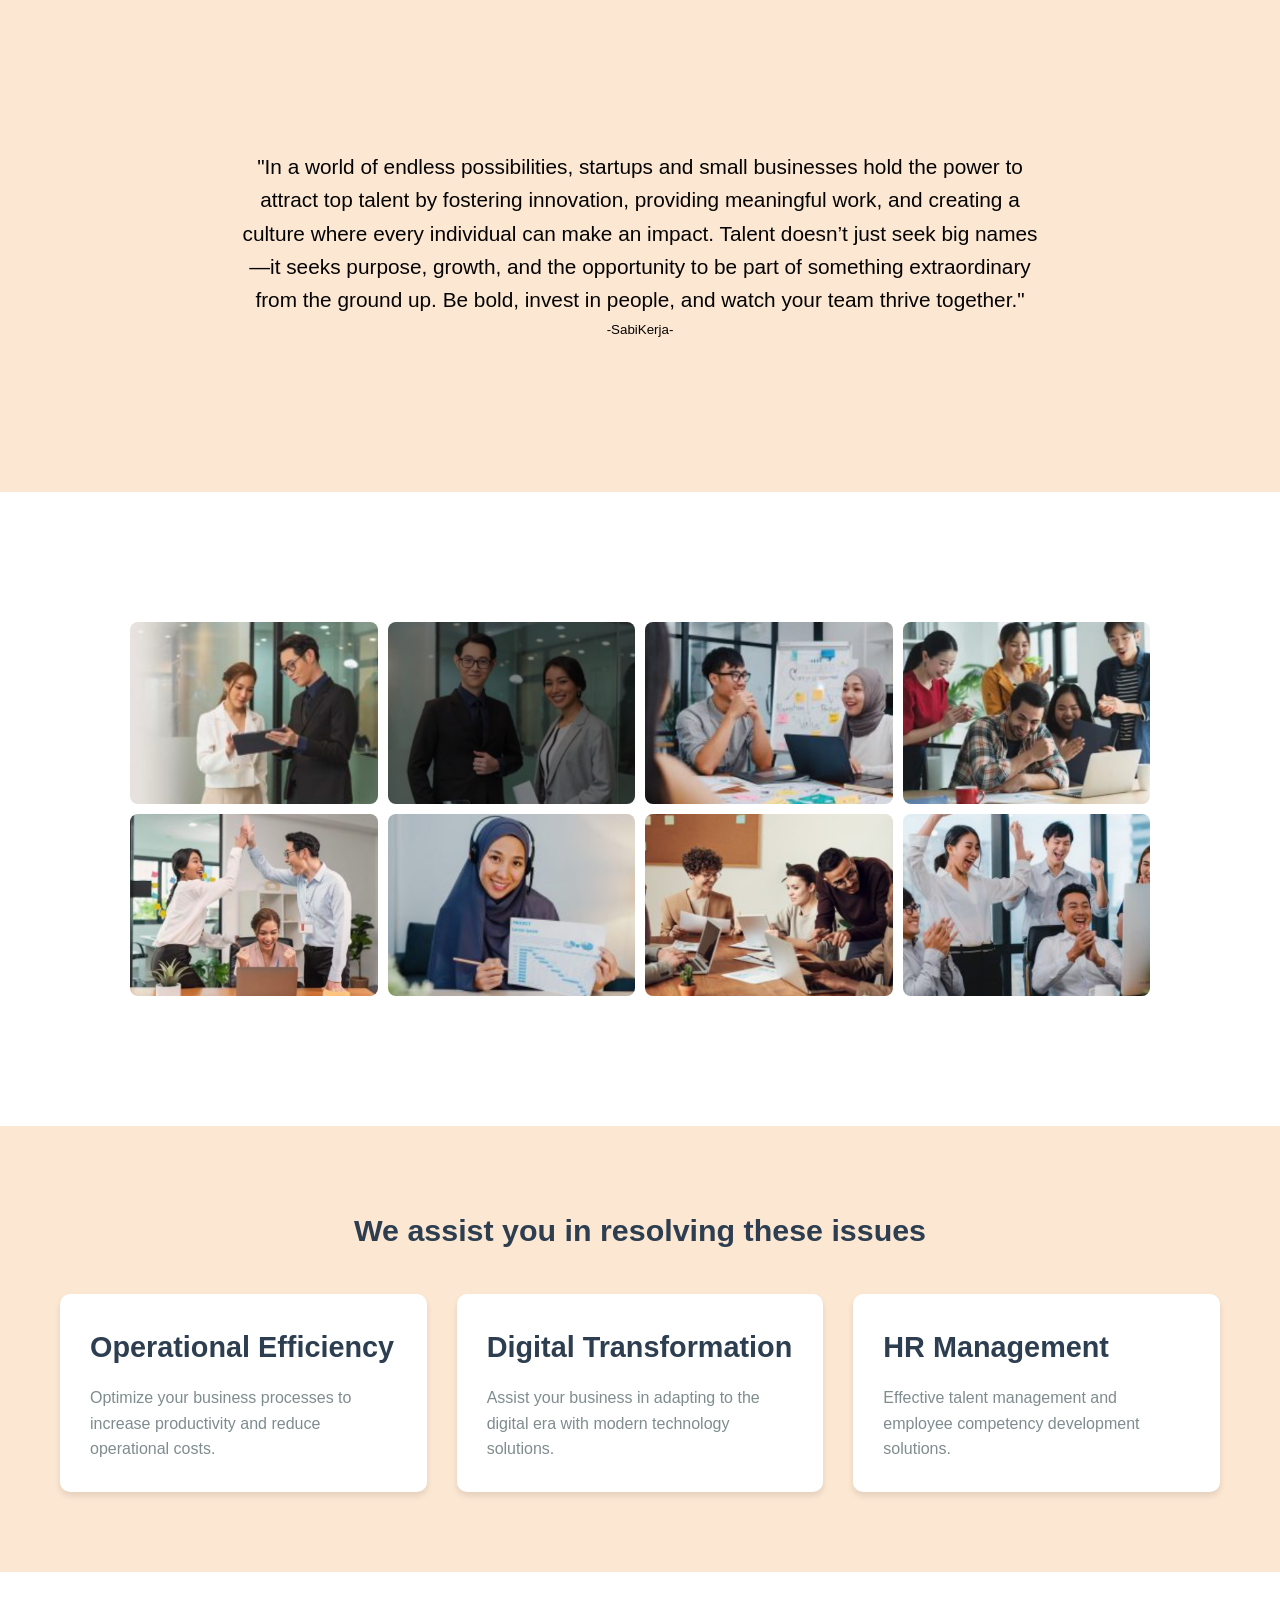
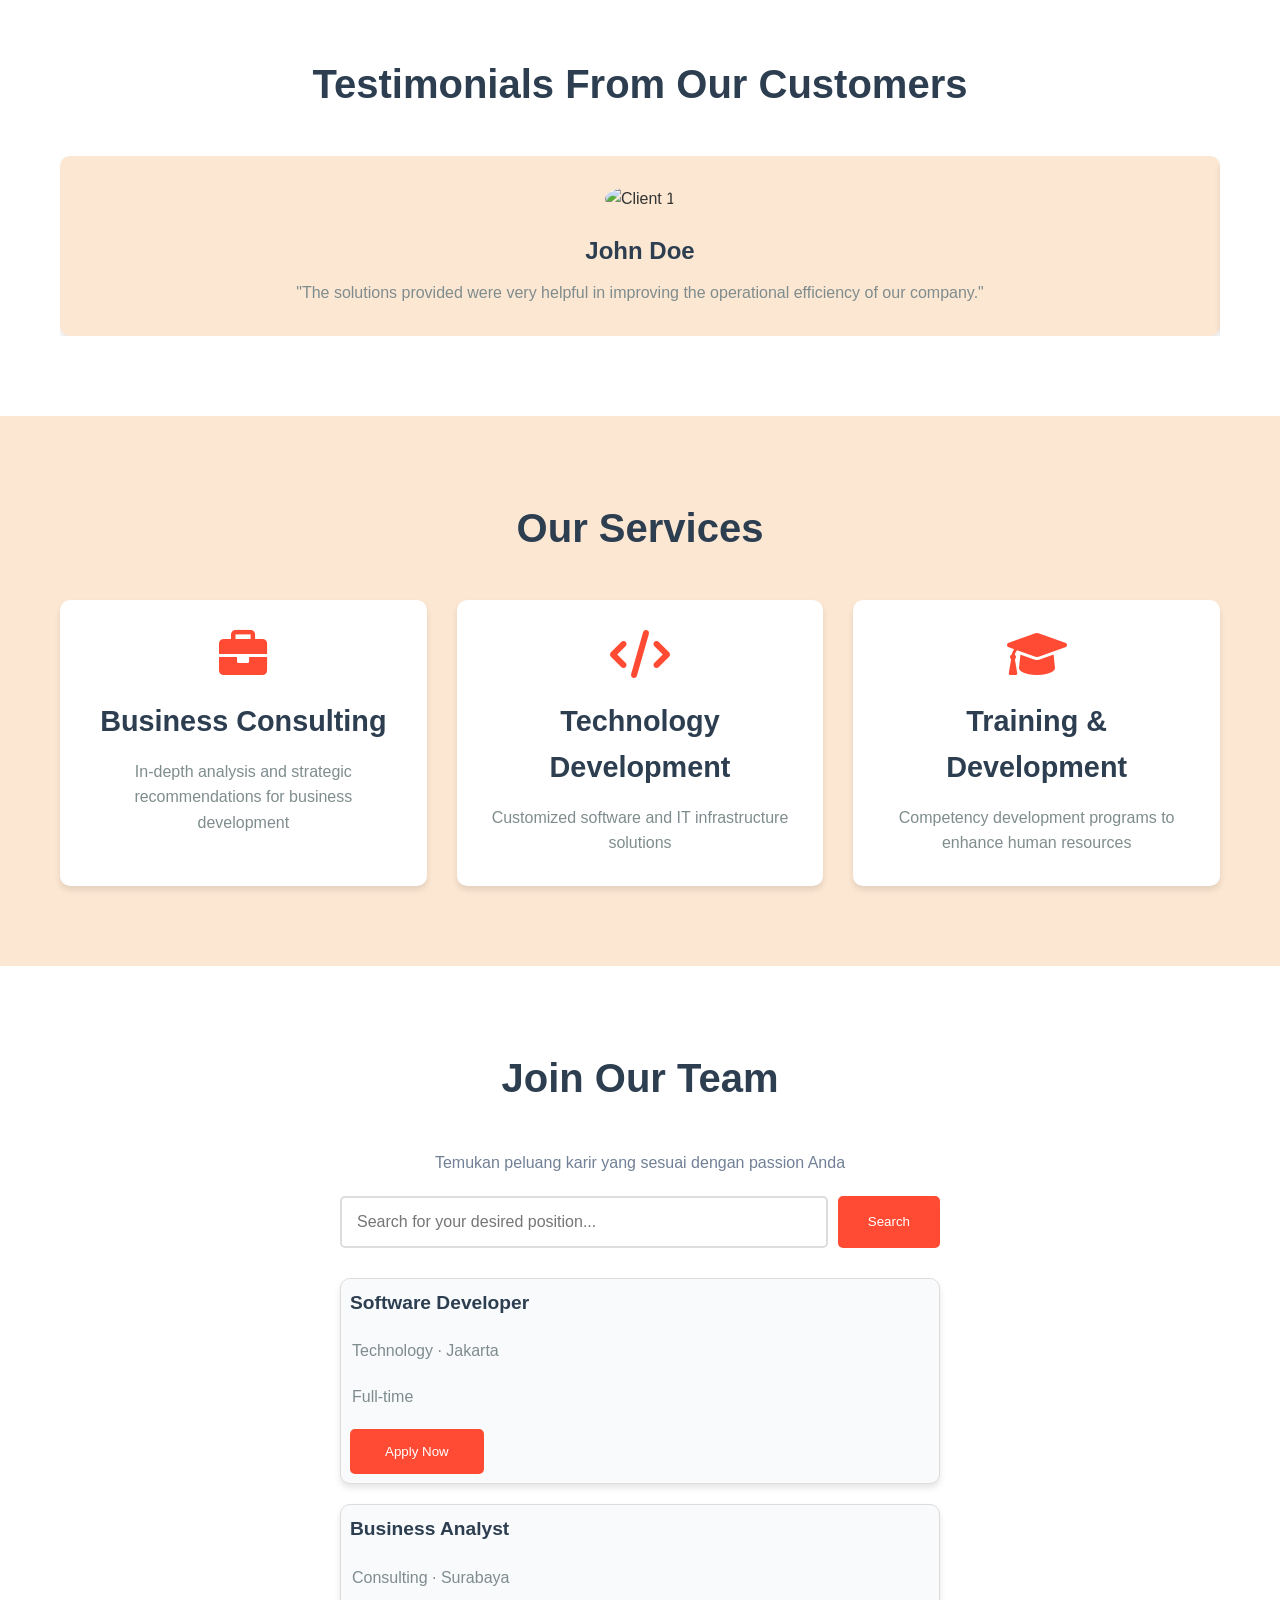
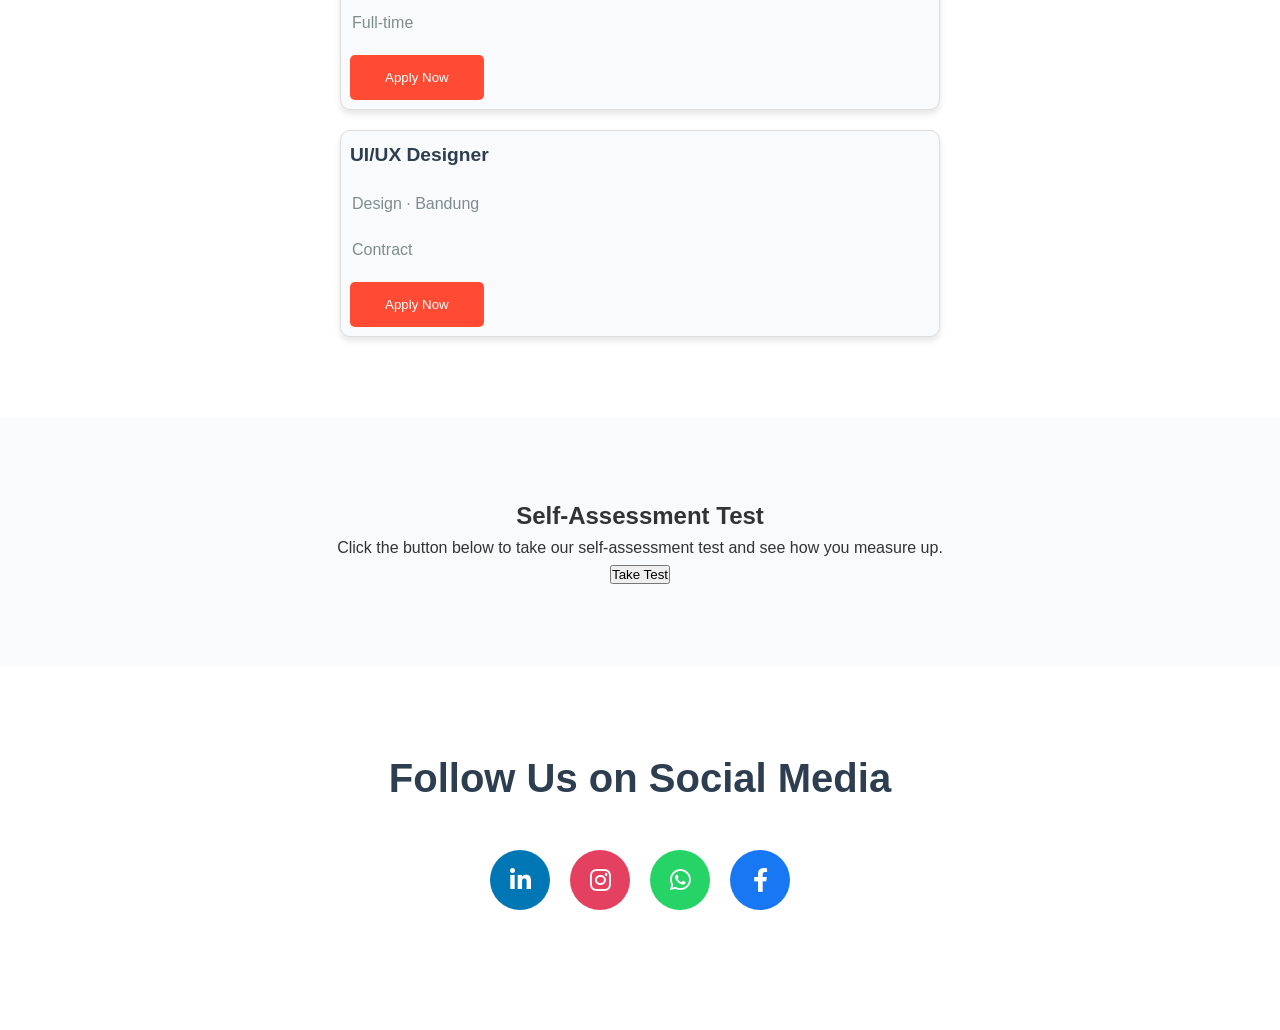
==== aboutus.html @ 0cf18151 "Melanjutkan pengerjaan project based dari SabiKerja Company" ====
<!DOCTYPE html>
<html lang="en">
<head>
    <meta charset="UTF-8">
    <meta name="viewport" content="width=device-width, initial-scale=1.0">
    <title>About Us</title>
    <link rel="stylesheet" href="https://cdnjs.cloudflare.com/ajax/libs/font-awesome/6.0.0/css/all.min.css">
    <style>
        /* Global Styles */
        * {
            margin: 0;
            padding: 0;
            box-sizing: border-box;
            font-family: 'Roboto', sans-serif;
        }

        body {
            line-height: 1.6;
            color: #333;
        }

        .container {
            max-width: 1200px;
            margin: 0 auto;
            padding: 0 20px;
        }

        /* Header */
        header {
            background: linear-gradient(135deg, #fce7d3, #fce7d3);
            color: rgb(4, 4, 4);
            padding: 150px 0;
            text-align: center;
        }

        header p {
            font-size: 1.3rem;
            max-width: 800px;
            margin: 0 auto;
        }
        header small {
            padding-bottom: 50px;
            text-align: center;
        }

        /*images*/
        .container-images {
            display: grid;
            grid-template-columns: repeat(4, 1fr);
            grid-template-rows: repeat(2, 1fr);
            gap: 10px;
            max-width: 1200px;
            margin: 130px;
        }
        .grid-item {
          overflow: hidden;
          border-radius: 8px;
        }

        .grid-item img {
          width: 100%;
          height: 100%;
          object-fit: cover;
        }

        /* Problem Solving */
        .problem-solving {
            padding: 80px 0;
            background: #fce7d3;
        }

        .problem-solving h5 {
            font-size: 1.9rem;
            text-align: center;
            margin-bottom: 40px;
            color: #2c3e50;
        }

        .problem-grid {
            display: grid;
            grid-template-columns: repeat(auto-fit, minmax(300px, 1fr));
            gap: 30px;
        }

        .problem-card {
            background: white;
            padding: 30px;
            border-radius: 10px;
            box-shadow: 0 4px 6px rgba(0, 0, 0, 0.1);
            transition: transform 0.3s ease;
        }

        .problem-card:hover {
            transform: translateY(-5px);
        }

        .problem-card h3 {
            font-size: 1.8rem;
            color: #2c3e50;
            margin-bottom: 15px;
        }

        .problem-card p {
            color: #7f8c8d;
        }

        /* Testimonials */
        .testimonials {
            padding: 80px 0;
            background: #fff;
        }

        .testimonials h2 {
            font-size: 2.5rem;
            text-align: center;
            margin-bottom: 40px;
            color: #2c3e50;
        }

        .testimonial-slider {
            position: relative;
            overflow: hidden;
        }

        .testimonial-container {
            display: flex;
            transition: transform 0.5s ease;
        }

        .testimonial {
            flex: 0 0 100%;
            padding: 30px;
            background: #fce7d3;
            border-radius: 10px;
            box-shadow: 0 4px 6px rgba(0, 0, 0, 0.1);
            text-align: center;
        }

        .testimonial img {
            width: 80px;
            height: 80px;
            border-radius: 50%;
            margin-bottom: 20px;
        }

        .testimonial h3 {
            font-size: 1.5rem;
            color: #2c3e50;
            margin-bottom: 10px;
        }

        .testimonial p {
            color: #7f8c8d;
        }

        /* Our Services */
        .services {
            padding: 80px 0;
            background: #fce7d3;
        }

        .services h2 {
            font-size: 2.5rem;
            text-align: center;
            margin-bottom: 40px;
            color: #2c3e50;
        }

        .service-grid {
            display: grid;
            grid-template-columns: repeat(auto-fit, minmax(300px, 1fr));
            gap: 30px;
        }

        .service-card {
            background: white;
            padding: 30px;
            border-radius: 10px;
            box-shadow: 0 4px 6px rgba(0, 0, 0, 0.1);
            text-align: center;
            transition: transform 0.3s ease;
        }

        .service-card:hover {
            transform: translateY(-5px);
        }

        .service-card i {
            font-size: 3rem;
            color: #FF4B33;
            margin-bottom: 20px;
        }

        .service-card h3 {
            font-size: 1.8rem;
            color: #2c3e50;
            margin-bottom: 15px;
        }

        .service-card p {
            color: #7f8c8d;
        }

        /* Job Search */

        .job-search {
            padding: 80px 0;
            background: #fff;
        }

        .job-search h2 {
            font-size: 2.5rem;
            text-align: center;
            margin-bottom: 40px;
            color: #2c3e50;
        }

        .job-search p {
            color: #718096;
            margin: 20px;
            text-align: center;
        }

        .search-container {
            width: 600px;
            margin: 0 auto;
        }

        .search-box {
            display: flex;
            gap: 10px;
            margin-bottom: 30px;
        }

        .search-box input {
            flex: 1;
            padding: 15px;
            border: 2px solid #ddd;
            border-radius: 5px;
            font-size: 16px;
        }

        .search-box button {
            padding: 15px 30px;
            background: #FF4B33;
            color: white;
            border: none;
            border-radius: 5px;
            cursor: pointer;
            transition: background 0.3s ease;
        }

        .search-box button:hover {
            background: #d83c1f;
        }

        .job-list {
            display: grid;
            gap: 20px;
        }

        .job-card {
            background: #f8fafc;
            padding: 9px;
            border-radius: 10px;
            border: 1px solid #ddd;
            box-shadow: 0 4px 6px rgba(0, 0, 0, 0.1);
            transition: transform 0.3s ease;
        }

        .job-card:hover {
            transform: translateY(-5px);
        }

        .job-card h3 {
            font-size: 1.2rem;
            color: #2c3e50;
            margin-bottom: 10px;
        }

        .job-card p {
            color: #7f8c8d;
            text-align: left;
            margin-left: 2px;
        }

        .job-card button {
            padding: 15px 35px;
            background: #FF4B33;
            color: white;
            border: none;
            border-radius: 5px;
            cursor: pointer;
            transition: background 0.3s ease;
            margin-top: -0.5px;
        }

        .job-card button:hover {
            background: #d83c1f;
        }

        /*Self Assesment*/

        .self-assessment {
            padding: 80px 0;
            background: #f8fafc;
            text-align: center;
        }

        /* Social Media */
        .social-media {
            padding: 80px 0;
            background: white;
            text-align: center;
        }

        .social-media h2 {
            font-size: 2.5rem;
            margin-bottom: 40px;
            color: #2c3e50;
        }

        .social-icons {
            display: flex;
            justify-content: center;
            gap: 20px;
            margin-bottom: 40px;
        }

        .social-icon {
            width: 60px;
            height: 60px;
            border-radius: 50%;
            display: flex;
            align-items: center;
            justify-content: center;
            color: white;
            font-size: 24px;
            text-decoration: none;
            transition: transform 0.3s ease;
        }

        .social-icon:hover {
            transform: translateY(-5px);
        }

        .social-icon.linkedin {
            background: #0077B5;
        }

        .social-icon.instagram {
            background: #E4405F;
        }

        .social-icon.whatsapp {
            background: #25D366;
        }

        .social-icon.facebook {
            background: #1877F2;
        }

        /* Responsive Design */
        @media (max-width: 768px) {
            header h1 {
                font-size: 2.5rem;
            }

            header p {
                font-size: 1.2rem;
            }

            .problem-solving h2,
            .testimonials h2,
            .services h2,
            .job-search h2,
            .social-media h2 {
                font-size: 2rem;
            }

            .service-grid {
                grid-template-columns: 1fr;
            }

            .social-icons {
                flex-wrap: wrap;
            }

            .social-icon {
                width: 50px;
                height: 50px;
                font-size: 20px;
            }
        }
    </style>
</head>
<body>
    <!-- Header -->
    <header>
        <div class="container">
            <p>"In a world of endless possibilities, startups and small businesses hold the power to attract top talent by fostering innovation, providing meaningful work, and creating a culture where every individual can make an impact. Talent doesn’t just seek big names—it seeks purpose, growth, and the opportunity to be part of something extraordinary from the ground up. Be bold, invest in people, and watch your team thrive together."</p>
            <small>-SabiKerja-</small>
        </div>
    </header>

    <!--images-->
    <div class="container-images">
        <div class="grid-item"><img src="image/image1.png" alt="Image 1"></div>
        <div class="grid-item"><img src="image/image2.png" alt="Image 2"></div>
        <div class="grid-item"><img src="image/image3.png" alt="Image 3"></div>
        <div class="grid-item"><img src="image/image4.png" alt="Image 4"></div>
        <div class="grid-item"><img src="image/image5.png" alt="Image 5"></div>
        <div class="grid-item"><img src="image/image6.png" alt="Image 6"></div>
        <div class="grid-item"><img src="image/image7.png" alt="Image 7"></div>
        <div class="grid-item"><img src="image/image8.png" alt="Image 8"></div>
      </div>

    <!-- Problem Solving -->
    <section class="problem-solving">
        <div class="container">
            <h5>We assist you in resolving these issues</h5>
            <div class="problem-grid">
                <div class="problem-card">
                    <h3>Operational Efficiency</h3>
                    <p>Optimize your business processes to increase productivity and reduce operational costs.</p>
                </div>
                <div class="problem-card">
                    <h3>Digital Transformation</h3>
                    <p>Assist your business in adapting to the digital era with modern technology solutions.</p>
                </div>
                <div class="problem-card">
                    <h3>HR Management</h3>
                    <p>Effective talent management and employee competency development solutions.</p>
                </div>
            </div>
        </div>
    </section>

    <!-- Testimonials -->
    <section class="testimonials">
        <div class="container">
            <h2>Testimonials From Our Customers</h2>
            <div class="testimonial-slider">
                <div class="testimonial-container">
                    <div class="testimonial">
                        <img src="/api/placeholder/80/80" alt="Client 1">
                        <h3>John Doe</h3>
                        <p>"The solutions provided were very helpful in improving the operational efficiency of our company."</p>
                    </div>
                    <div class="testimonial">
                        <img src="/api/placeholder/80/80" alt="Client 2">
                        <h3>Jane Smith</h3>
                        <p>"The professional team and satisfactory results."</p>
                    </div>
                    <div class="testimonial">
                        <img src="/api/placeholder/80/80" alt="Client 3">
                        <h3>Mike Johnson</h3>
                        <p>"The training program was very effective for the development of our team."</p>
                    </div>
                </div>
            </div>
        </div>
    </section>

    <!-- Our Services -->
    <section class="services">
        <div class="container">
            <h2>Our Services</h2>
            <div class="service-grid">
                <div class="service-card">
                    <i class="fas fa-briefcase"></i>
                    <h3>Business Consulting</h3>
                    <p>In-depth analysis and strategic recommendations for business development</p>
                </div>
                <div class="service-card">
                    <i class="fas fa-code"></i>
                    <h3>Technology Development</h3>
                    <p>Customized software and IT infrastructure solutions</p>
                </div>
                <div class="service-card">
                    <i class="fas fa-graduation-cap"></i>
                    <h3>Training & Development</h3>
                    <p>Competency development programs to enhance human resources</p>
                </div>
            </div>
        </div>
    </section>

    <!-- Job Search -->
    <section class="job-search">
        <div class="container">
            <h2>Join Our Team</h2>
            <p>Temukan peluang karir yang sesuai dengan passion Anda</p>
            <div class="search-container">
                <div class="search-box">
                    <input type="text" id="jobSearch" placeholder="Search for your desired position...">
                    <button onclick="searchJobs()">Search</button>
                </div>
                <div class="job-list" id="jobList">
                    <!-- Job listings will be populated here -->
                </div>
            </div>
        </div>
    </section>

    <!--Self Assesment-->
    <section class="self-assessment">
        <h2>Self-Assessment Test</h2>
        <p>Click the button below to take our self-assessment test and see how you measure up.</p>
        <button>Take Test</button>
      </section>

    <!-- Social Media -->
    <section class="social-media">
        <div class="container">
            <h2>Follow Us on Social Media</h2>
            <div class="social-icons">
                <a href="#" class="social-icon linkedin">
                    <i class="fab fa-linkedin-in"></i>
                </a>
                <a href="#" class="social-icon instagram">
                    <i class="fab fa-instagram"></i>
                </a>
                <a href="#" class="social-icon whatsapp">
                    <i class="fab fa-whatsapp"></i>
                </a>
                <a href="#" class="social-icon facebook">
                    <i class="fab fa-facebook-f"></i>
                </a>
            </div>
        </div>
    </section>
<script>
// Testimonial Slider
const testimonials = [
    {
        name: "John Doe",
        role: "CEO TechCorp",
        image: "/api/placeholder/80/80",
        text: "Solusi yang diberikan sangat membantu efisiensi operasional perusahaan kami."
    },
    {
        name: "Jane Smith",
        role: "Director of Operations",
        image: "/api/placeholder/80/80",
        text: "Tim yang professional dan hasil yang memuaskan."
    },
    {
        name: "Mike Johnson",
        role: "HR Manager",
        image: "/api/placeholder/80/80",
        text: "Program pelatihan yang sangat efektif untuk pengembangan tim kami."
    }
];

let currentTestimonial = 0;
const testimonialContainer = document.querySelector('.testimonial-container');

function showNextTestimonial() {
    currentTestimonial = (currentTestimonial + 1) % testimonials.length;
    updateTestimonial();
}

function updateTestimonial() {
    const testimonial = testimonials[currentTestimonial];
    testimonialContainer.innerHTML = `
        <div class="testimonial">
            <img src="${testimonial.image}" alt="${testimonial.name}">
            <h3>${testimonial.name}</h3>
            <p class="role">${testimonial.role}</p>
            <p>${testimonial.text}</p>
        </div>
    `;
}

// Change testimonial every 5 seconds
setInterval(showNextTestimonial, 5000);

 // Job Search Functional
 const jobs = [
            {
                title: "Software Developer",
                department: "Technology",
                location: "Jakarta",
                type: "Full-time"
            },
            {
                title: "Business Analyst",
                department: "Consulting",
                location: "Surabaya",
                type: "Full-time"
            },
            {
                title: "UI/UX Designer",
                department: "Design",
                location: "Bandung",
                type: "Contract"
            }
        ];

        function searchJobs() {
            const searchTerm = document.getElementById('jobSearch').value.toLowerCase();
            const jobList = document.getElementById('jobList');
            
            const filteredJobs = jobs.filter(job => 
                job.title.toLowerCase().includes(searchTerm) ||
                job.department.toLowerCase().includes(searchTerm) ||
                job.location.toLowerCase().includes(searchTerm)
            );

            jobList.innerHTML = filteredJobs.map(job => `
                <div class="job-card">
                    <h3>${job.title}</h3>
                    <p>${job.department} · ${job.location}</p>
                    <p>${job.type}</p>
                    <button onclick="applyJob('${job.title}')">Apply Now</button>
                </div>
            `).join('');
        }

        function applyJob(jobTitle) {
            alert(`Aplikasi untuk posisi ${jobTitle} telah diterima. Tim kami akan menghubungi Anda segera.`);
        }

        // Initial job list population
        searchJobs();

</script>
</body>
</html>
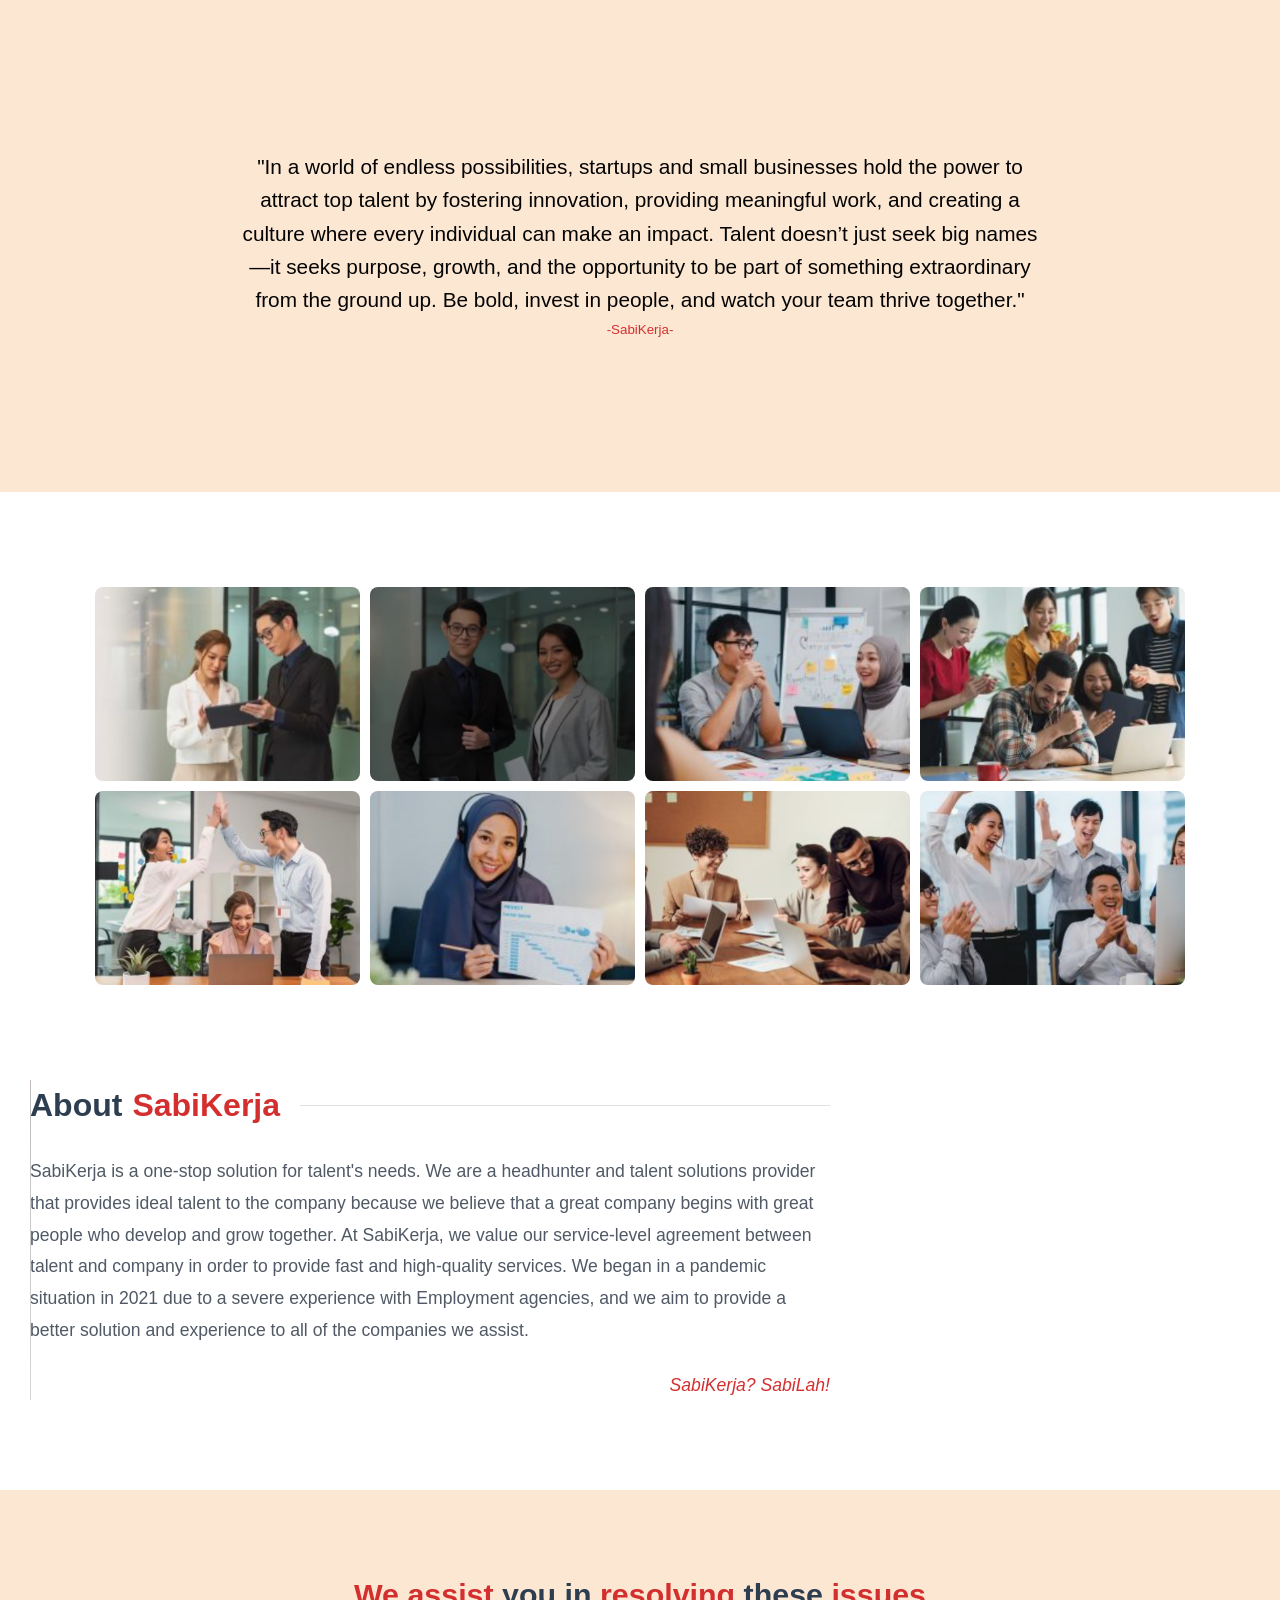
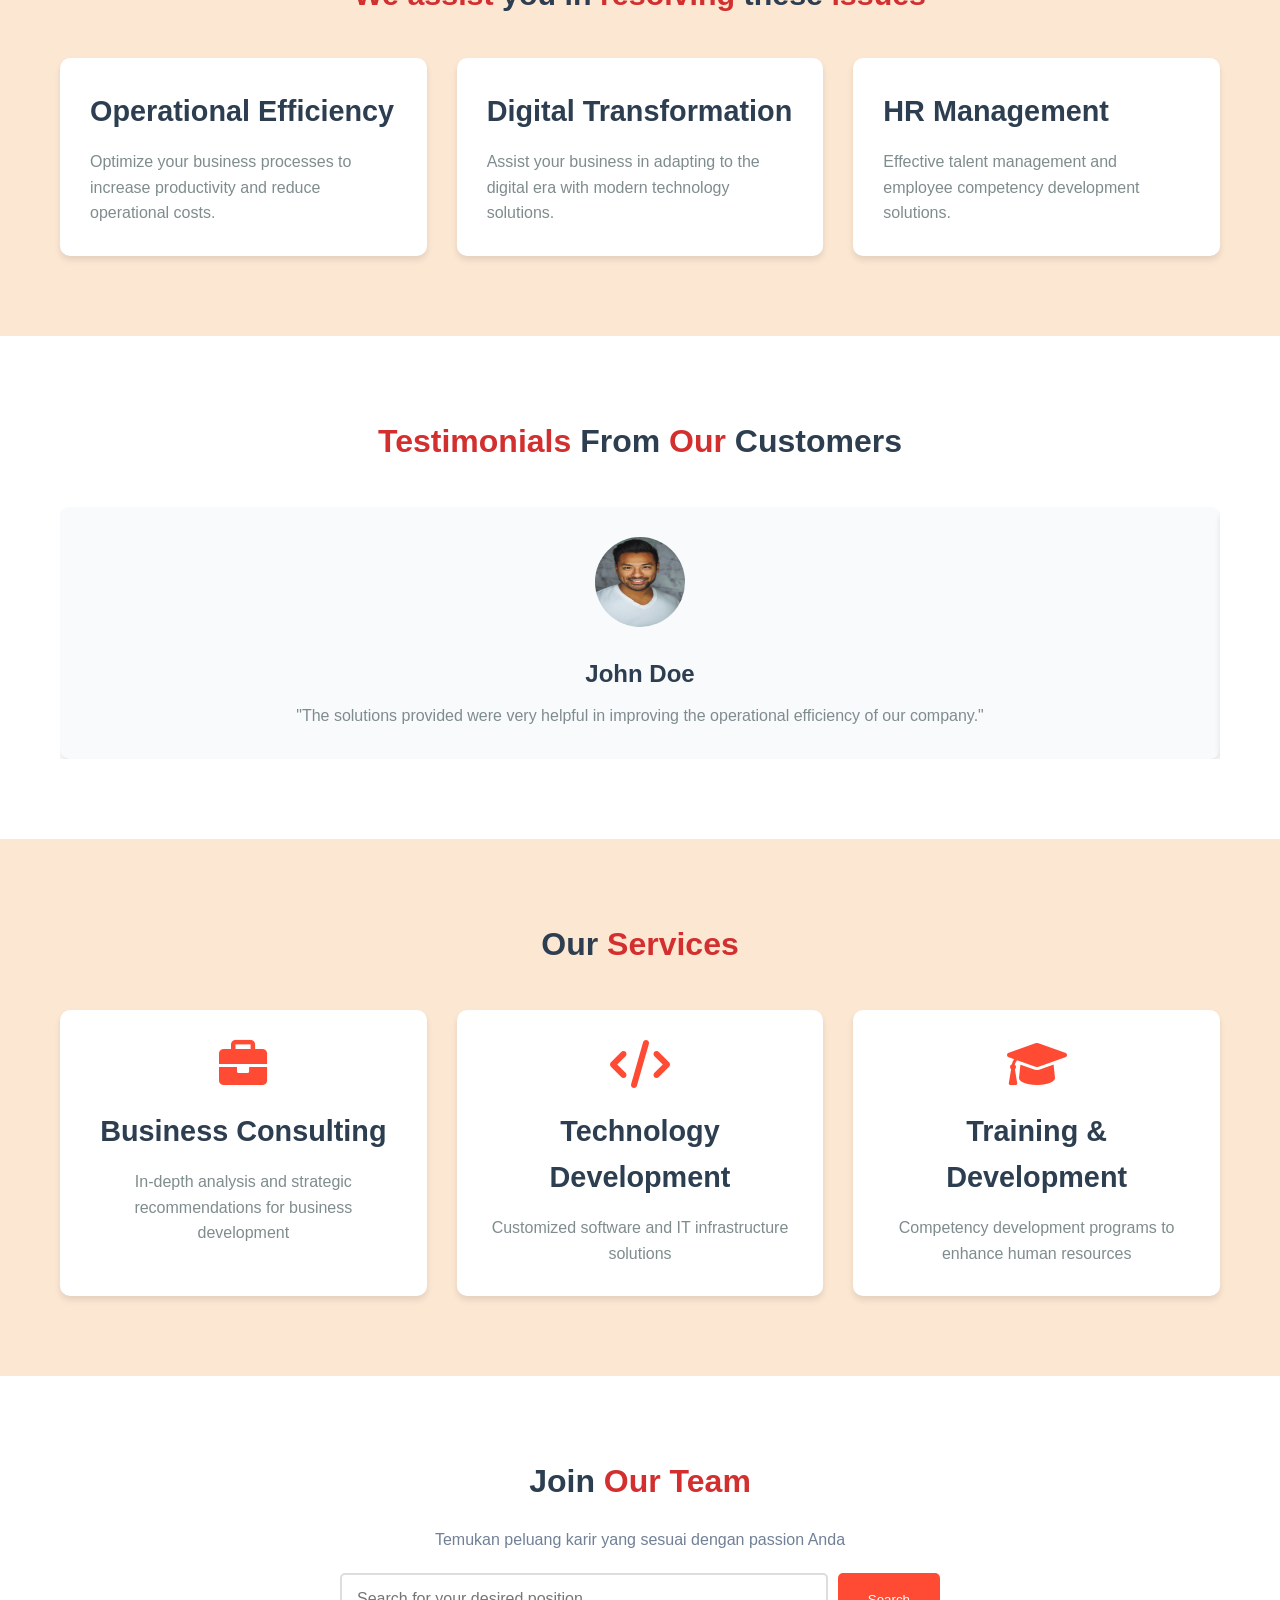
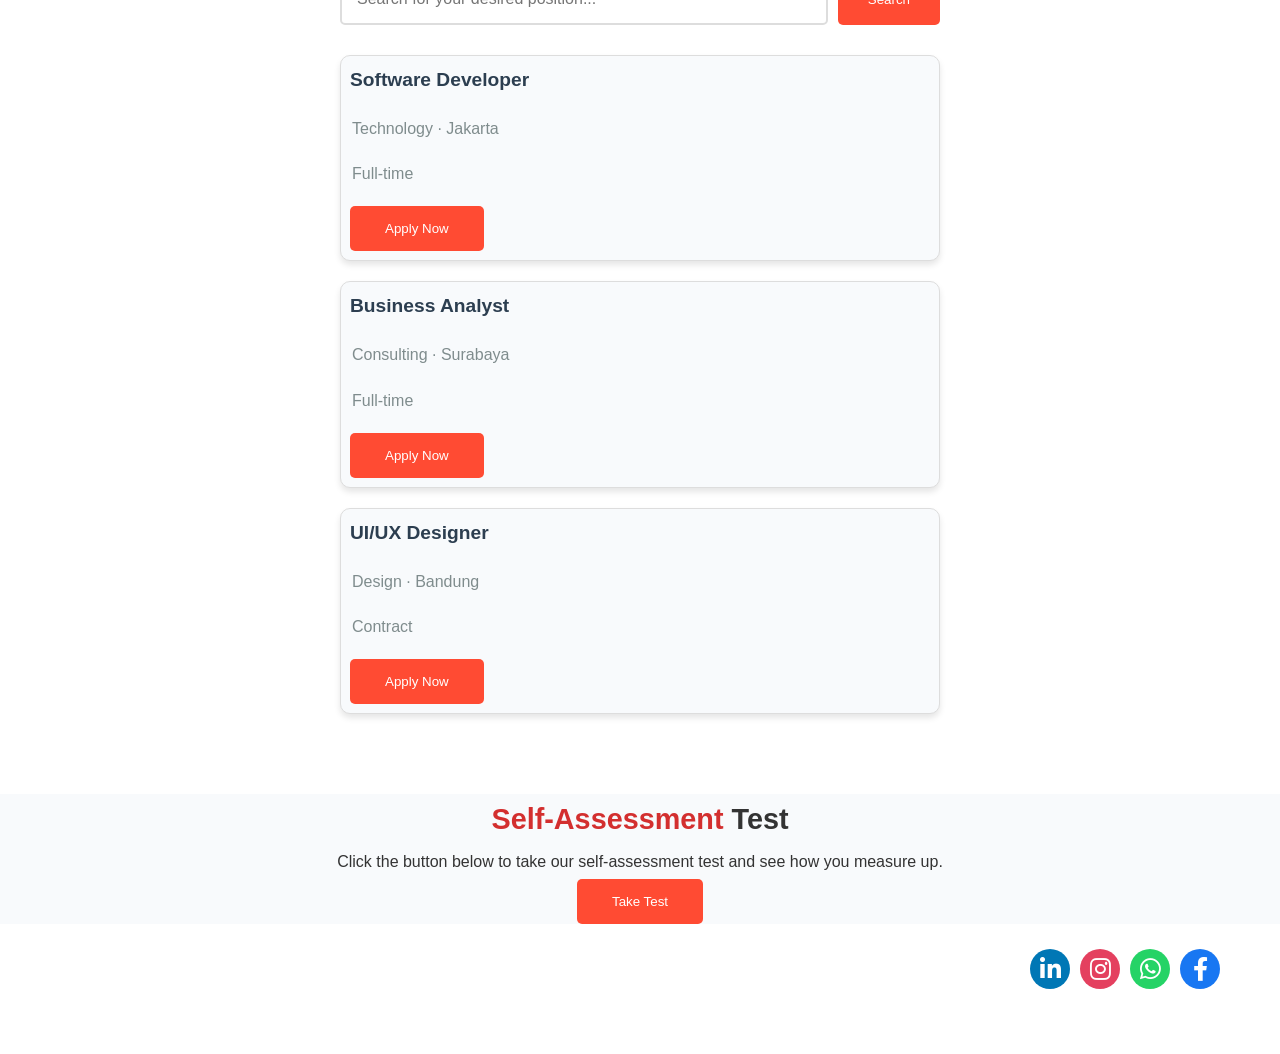
==== commit 144d0b5f: "melengkapi bagian2 yang kurang" ====
--- a/aboutus.html
+++ b/aboutus.html
@@ -42,6 +42,9 @@
             padding-bottom: 50px;
             text-align: center;
         }
+        header small span {
+            color: #d32f2f;
+        }
 
         /*images*/
         .container-images {
@@ -50,7 +53,7 @@
             grid-template-rows: repeat(2, 1fr);
             gap: 10px;
             max-width: 1200px;
-            margin: 130px;
+            margin: 95px;
         }
         .grid-item {
           overflow: hidden;
@@ -63,6 +66,76 @@
           object-fit: cover;
         }
 
+        /*About SabiKerja*/
+        .card {
+            width: 800px;
+            background: white;
+            margin-top: 10px;
+            margin-bottom: 90px;
+            margin-left: 30px;
+            position: relative;
+            overflow: hidden;
+        }
+        .card h1 span {
+            color: #d32f2f;
+        }
+
+        .card::before {
+            content: '';
+            position: absolute;
+            margin-right: 7px;
+            width: 1px;
+            height: 100%;
+            background: linear-gradient(to bottom, #c2bdbb, #d6d5d3);
+        }
+
+        h1 {
+            font-size: 2rem;
+            color: #2c3e50;
+            margin-bottom: 25px;
+            display: flex;
+            align-items: center;
+            gap: 10px;
+        }
+
+        h1::after {
+            content: '';
+            flex: 1;
+            height: 1px;
+            background: #e0e0e0;
+            margin-left: 10px;
+        }
+
+        .content {
+            color: #505965;
+            line-height: 1.8;
+            font-size: 1.1rem;
+            margin-bottom: 25px;
+        }
+
+        .tagline {
+            font-style: italic;
+            color:  #d32f2f;
+            text-align: right;
+            font-weight: 500;
+            font-size: 1.1rem;
+        }
+
+        @media (max-width: 640px) {
+            .card {
+                padding: 25px;
+                margin: 15px;
+            }
+
+            h1 {
+                font-size: 1.5rem;
+            }
+
+            .content {
+                font-size: 1rem;
+            }
+        }
+
         /* Problem Solving */
         .problem-solving {
             padding: 80px 0;
@@ -74,6 +147,9 @@
             text-align: center;
             margin-bottom: 40px;
             color: #2c3e50;
+        }
+        .problem-solving h5 span {
+            color: #d32f2f;
         }
 
         .problem-grid {
@@ -111,10 +187,13 @@
         }
 
         .testimonials h2 {
-            font-size: 2.5rem;
+            font-size: 2rem;
             text-align: center;
             margin-bottom: 40px;
             color: #2c3e50;
+        }
+        .testimonials h2 span {
+            color: #d32f2f;
         }
 
         .testimonial-slider {
@@ -130,15 +209,15 @@
         .testimonial {
             flex: 0 0 100%;
             padding: 30px;
-            background: #fce7d3;
+            background:#f8fafc;
             border-radius: 10px;
             box-shadow: 0 4px 6px rgba(0, 0, 0, 0.1);
             text-align: center;
         }
 
         .testimonial img {
-            width: 80px;
-            height: 80px;
+            width: 90px;
+            height: 90px;
             border-radius: 50%;
             margin-bottom: 20px;
         }
@@ -160,10 +239,13 @@
         }
 
         .services h2 {
-            font-size: 2.5rem;
+            font-size: 2rem;
             text-align: center;
             margin-bottom: 40px;
             color: #2c3e50;
+        }
+        .services h2 span {
+            color: #d32f2f;
         }
 
         .service-grid {
@@ -209,10 +291,13 @@
         }
 
         .job-search h2 {
-            font-size: 2.5rem;
-            text-align: center;
-            margin-bottom: 40px;
-            color: #2c3e50;
+            font-size: 2rem;
+            text-align: center;
+            margin-bottom: 15px;
+            color: #2c3e50;
+        }
+        .job-search h2 span {
+            color: #d32f2f;
         }
 
         .job-search p {
@@ -249,7 +334,6 @@
             cursor: pointer;
             transition: background 0.3s ease;
         }
-
         .search-box button:hover {
             background: #d83c1f;
         }
@@ -300,37 +384,61 @@
         }
 
         /*Self Assesment*/
-
         .self-assessment {
-            padding: 80px 0;
             background: #f8fafc;
             text-align: center;
+        }
+        .self-assessment h2 {
+            padding: 2px 0;
+            background: #f8fafc;
+            text-align: center;
+            font-size: 1.8rem;
+        }
+        .self-assessment h2 span {
+            color: #d32f2f;
+        }
+        .self-assessment p {
+            padding: 5px ;
+            background: #f8fafc;
+            text-align: center;
+        }
+        .self-assessment button {
+            padding: 10px ;
+            text-align: center;
+            padding: 15px 35px;
+            background: #FF4B33;
+            color: white;
+            border: none;
+            border-radius: 5px;
+            cursor: pointer;
+            transition: background 0.3s ease;
+            margin-top: -0.5px;
         }
 
         /* Social Media */
         .social-media {
-            padding: 80px 0;
+            padding: 25px 0;
             background: white;
-            text-align: center;
-        }
-
-        .social-media h2 {
-            font-size: 2.5rem;
+            text-align: right;
+        }
+
+        /*.social-media h2 {
+            font-size: 1.8rem;
             margin-bottom: 40px;
             color: #2c3e50;
-        }
+        }*/
 
         .social-icons {
             display: flex;
-            justify-content: center;
-            gap: 20px;
+            justify-content: right;
+            gap: 10px;
             margin-bottom: 40px;
         }
 
         .social-icon {
-            width: 60px;
-            height: 60px;
-            border-radius: 50%;
+            width: 40px;
+            height: 40px;
+            border-radius: 80%;
             display: flex;
             align-items: center;
             justify-content: center;
@@ -399,7 +507,7 @@
     <header>
         <div class="container">
             <p>"In a world of endless possibilities, startups and small businesses hold the power to attract top talent by fostering innovation, providing meaningful work, and creating a culture where every individual can make an impact. Talent doesn’t just seek big names—it seeks purpose, growth, and the opportunity to be part of something extraordinary from the ground up. Be bold, invest in people, and watch your team thrive together."</p>
-            <small>-SabiKerja-</small>
+            <small><span>-SabiKerja-</span></small>
         </div>
     </header>
 
@@ -415,10 +523,21 @@
         <div class="grid-item"><img src="image/image8.png" alt="Image 8"></div>
       </div>
 
+      <!--About SabiKerja-->
+      <div class="card">
+        <h1>About <span>SabiKerja</span></h1>
+        <div class="content">
+            SabiKerja is a one-stop solution for talent's needs. We are a headhunter and talent solutions provider that provides ideal talent to the company because we believe that a great company begins with great people who develop and grow together. At SabiKerja, we value our service-level agreement between talent and company in order to provide fast and high-quality services. We began in a pandemic situation in 2021 due to a severe experience with Employment agencies, and we aim to provide a better solution and experience to all of the companies we assist.
+        </div>
+        <div class="tagline">
+            SabiKerja? SabiLah!
+        </div>
+    </div>
+
     <!-- Problem Solving -->
     <section class="problem-solving">
         <div class="container">
-            <h5>We assist you in resolving these issues</h5>
+            <h5> <span>We assist</span> you in <span>resolving</span> these <span>issues</span></h5>
             <div class="problem-grid">
                 <div class="problem-card">
                     <h3>Operational Efficiency</h3>
@@ -439,21 +558,21 @@
     <!-- Testimonials -->
     <section class="testimonials">
         <div class="container">
-            <h2>Testimonials From Our Customers</h2>
+            <h2> <span>Testimonials</span> From <span>Our</span> Customers</h2>
             <div class="testimonial-slider">
                 <div class="testimonial-container">
                     <div class="testimonial">
-                        <img src="/api/placeholder/80/80" alt="Client 1">
+                        <img src="image/pro1.jpg" alt="Client 1">
                         <h3>John Doe</h3>
                         <p>"The solutions provided were very helpful in improving the operational efficiency of our company."</p>
                     </div>
                     <div class="testimonial">
-                        <img src="/api/placeholder/80/80" alt="Client 2">
+                        <img src="image/pro2.jpg" alt="Client 2">
                         <h3>Jane Smith</h3>
                         <p>"The professional team and satisfactory results."</p>
                     </div>
                     <div class="testimonial">
-                        <img src="/api/placeholder/80/80" alt="Client 3">
+                        <img src="image/pro3.jpg" alt="Client 3">
                         <h3>Mike Johnson</h3>
                         <p>"The training program was very effective for the development of our team."</p>
                     </div>
@@ -465,7 +584,7 @@
     <!-- Our Services -->
     <section class="services">
         <div class="container">
-            <h2>Our Services</h2>
+            <h2>Our <span>Services</span></h2>
             <div class="service-grid">
                 <div class="service-card">
                     <i class="fas fa-briefcase"></i>
@@ -489,7 +608,7 @@
     <!-- Job Search -->
     <section class="job-search">
         <div class="container">
-            <h2>Join Our Team</h2>
+            <h2>Join <span>Our Team</span></h2>
             <p>Temukan peluang karir yang sesuai dengan passion Anda</p>
             <div class="search-container">
                 <div class="search-box">
@@ -505,7 +624,7 @@
 
     <!--Self Assesment-->
     <section class="self-assessment">
-        <h2>Self-Assessment Test</h2>
+        <h2><span>Self-Assessment</span> Test</h2>
         <p>Click the button below to take our self-assessment test and see how you measure up.</p>
         <button>Take Test</button>
       </section>
@@ -513,7 +632,7 @@
     <!-- Social Media -->
     <section class="social-media">
         <div class="container">
-            <h2>Follow Us on Social Media</h2>
+            <!--<h2>Follow Us on Social Media</h2>-->
             <div class="social-icons">
                 <a href="#" class="social-icon linkedin">
                     <i class="fab fa-linkedin-in"></i>
@@ -536,19 +655,19 @@
     {
         name: "John Doe",
         role: "CEO TechCorp",
-        image: "/api/placeholder/80/80",
+        image: "image/pro1",
         text: "Solusi yang diberikan sangat membantu efisiensi operasional perusahaan kami."
     },
     {
         name: "Jane Smith",
         role: "Director of Operations",
-        image: "/api/placeholder/80/80",
+        image: "image/pro2",
         text: "Tim yang professional dan hasil yang memuaskan."
     },
     {
         name: "Mike Johnson",
         role: "HR Manager",
-        image: "/api/placeholder/80/80",
+        image: "image/pro3",
         text: "Program pelatihan yang sangat efektif untuk pengembangan tim kami."
     }
 ];
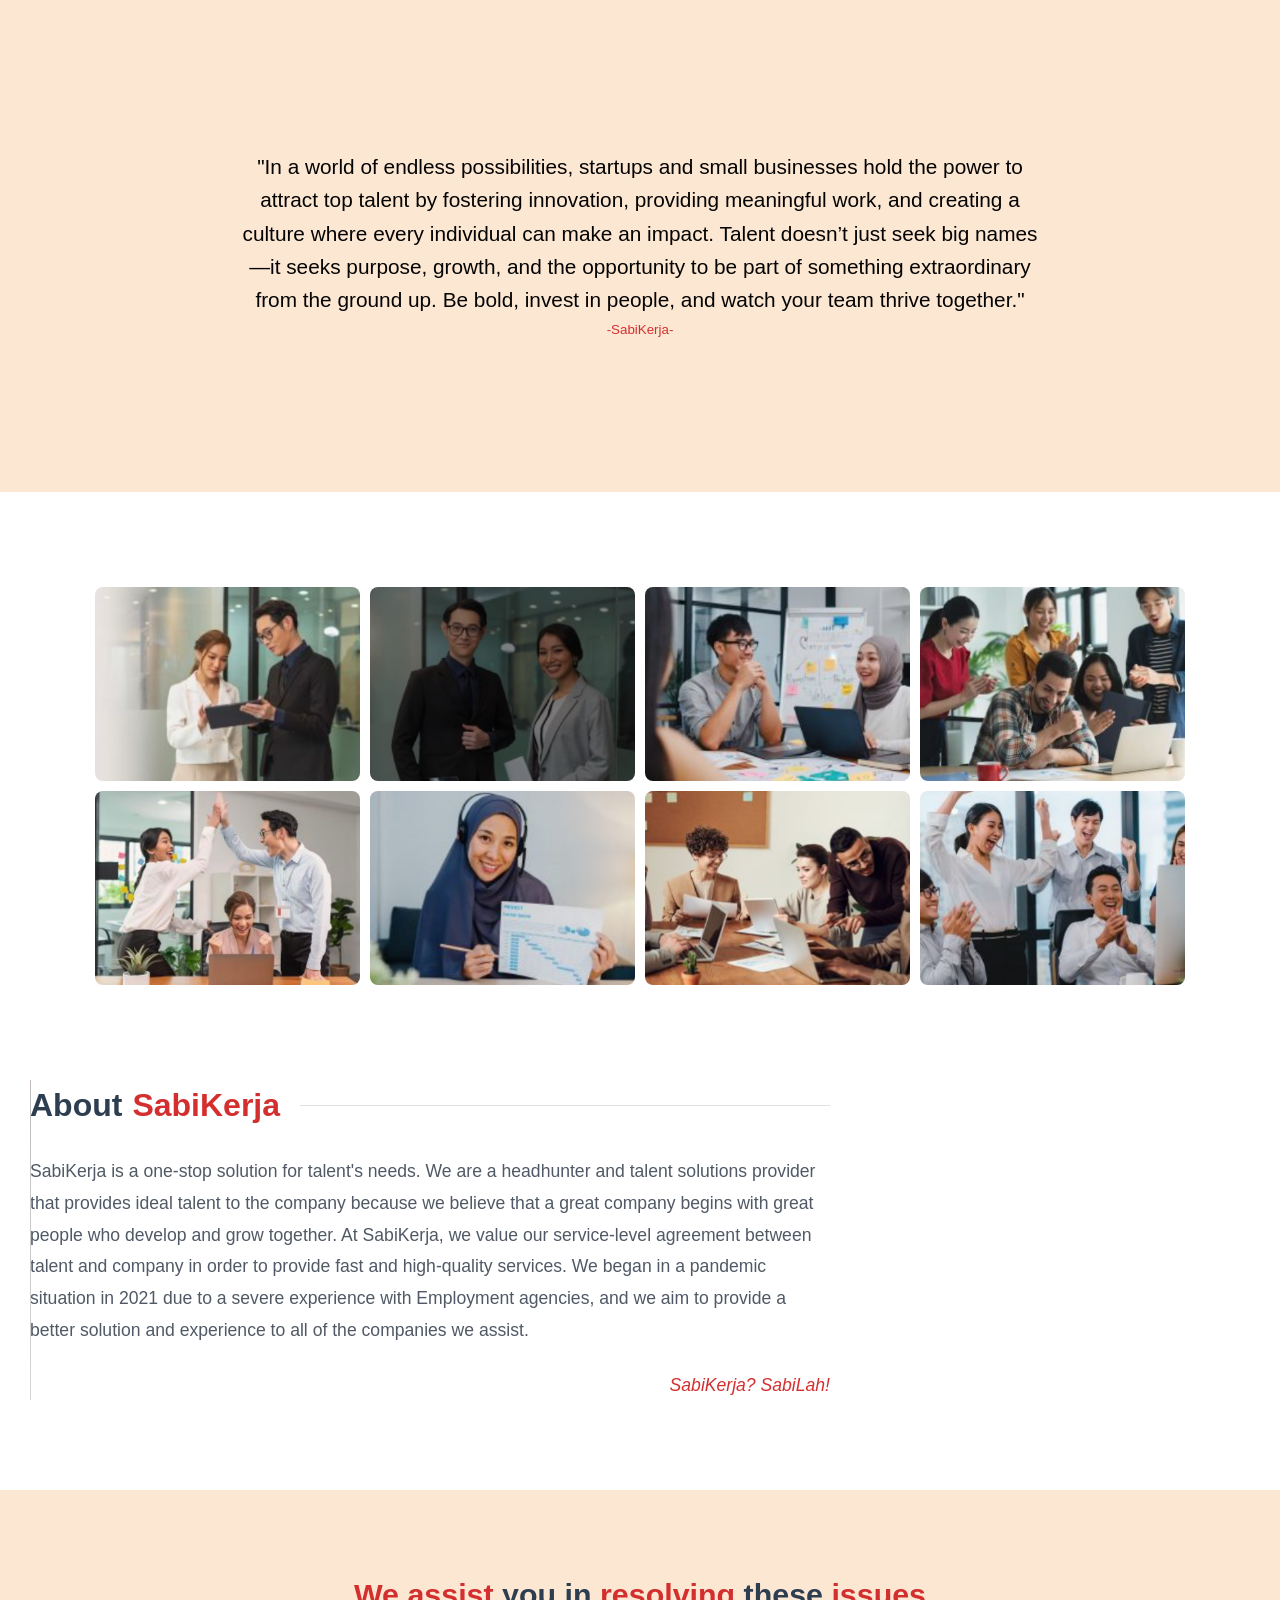
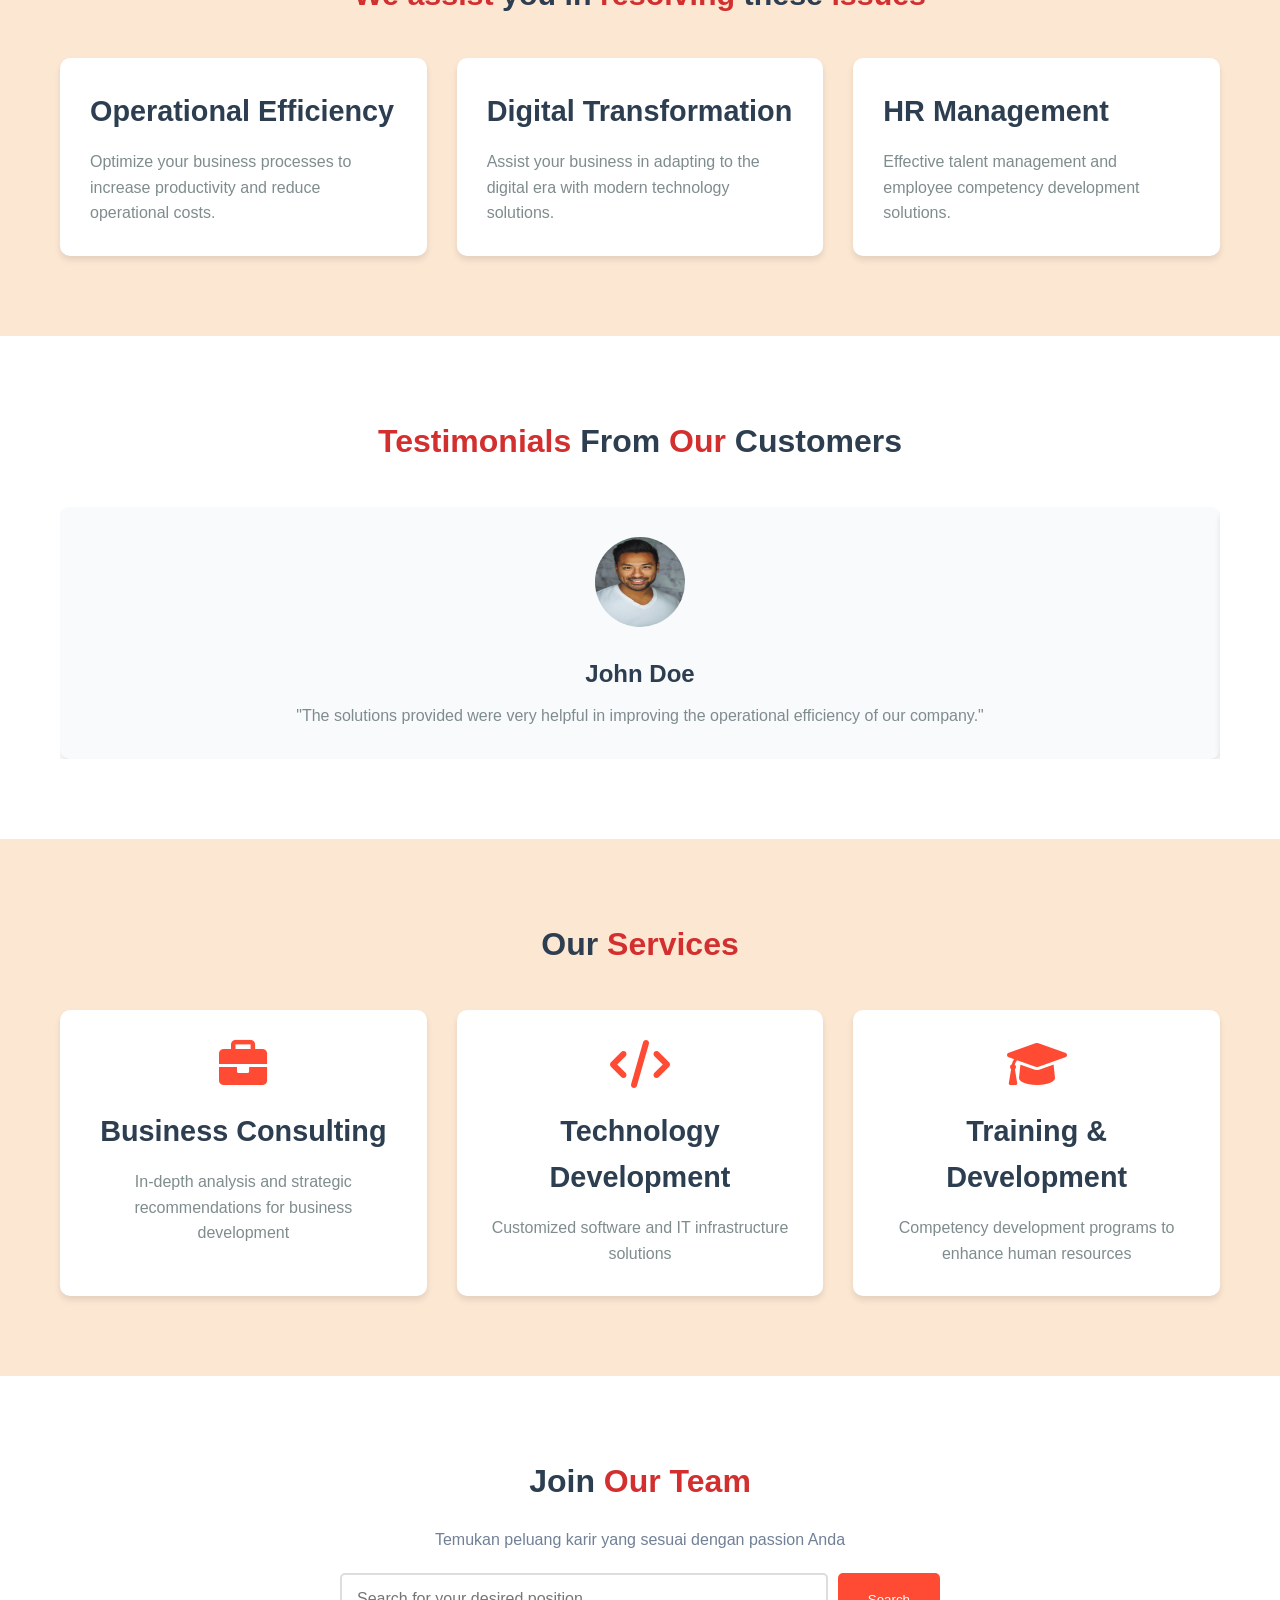
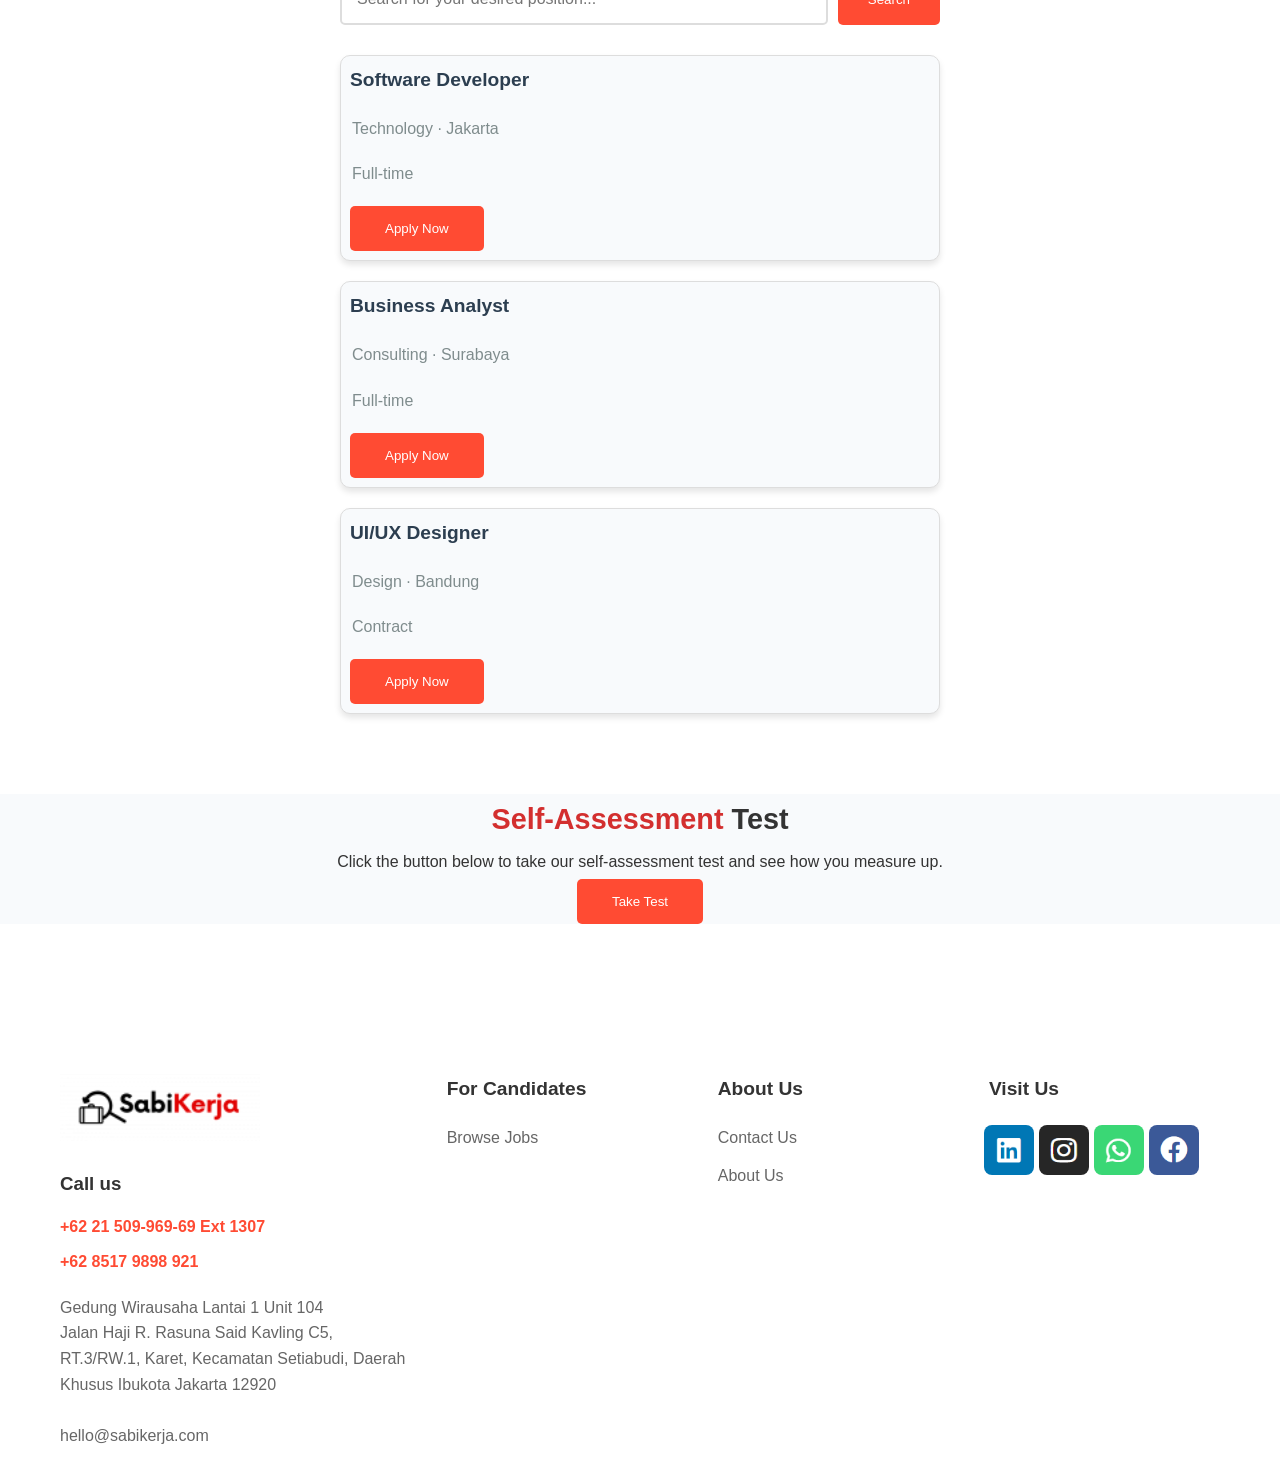
==== commit 0ae52cce: "membuat fitur yang lainnya" ====
--- a/aboutus.html
+++ b/aboutus.html
@@ -415,57 +415,83 @@
             margin-top: -0.5px;
         }
 
-        /* Social Media */
-        .social-media {
-            padding: 25px 0;
-            background: white;
-            text-align: right;
-        }
-
-        /*.social-media h2 {
-            font-size: 1.8rem;
-            margin-bottom: 40px;
-            color: #2c3e50;
-        }*/
-
-        .social-icons {
-            display: flex;
-            justify-content: right;
-            gap: 10px;
-            margin-bottom: 40px;
-        }
-
-        .social-icon {
-            width: 40px;
-            height: 40px;
-            border-radius: 80%;
-            display: flex;
-            align-items: center;
-            justify-content: center;
-            color: white;
-            font-size: 24px;
-            text-decoration: none;
-            transition: transform 0.3s ease;
-        }
-
-        .social-icon:hover {
-            transform: translateY(-5px);
-        }
-
-        .social-icon.linkedin {
-            background: #0077B5;
-        }
-
-        .social-icon.instagram {
-            background: #E4405F;
-        }
-
-        .social-icon.whatsapp {
-            background: #25D366;
-        }
-
-        .social-icon.facebook {
-            background: #1877F2;
+        /* Footer Section */
+        .footer {
+          padding-top: 120px;
+          background: #fff;
+          /*border-top: 1px solid #eee;*/
+        }
+
+        .footer-container {
+          max-width: 1200px;
+          margin: 0 auto;
+          display: grid;
+          grid-template-columns: 1.5fr 1fr 1fr 1fr;
+          gap: 40px;
+          padding: 30px 20px;
+        }
+
+        .footer-logo img {
+          width: 200px;
+          margin-bottom: 20px;
+        }
+
+        .footer-contact h3 {
+          color: #333;
+          margin-bottom: 15px;
+        }
+
+        .footer-contact p {
+          color: #FF4B33;
+          margin-bottom: 10px;
+          font-weight: bold;
+        }
+
+        .footer-address {
+          color: #666;
+          margin-top: 20px;
+          line-height: 1.6;
+        }
+
+        .footer-links h3 {
+          color: #333;
+          margin-bottom: 20px;
+          font-size: 1.2rem;
+        }
+
+        .footer-links ul {
+          list-style: none;
+        }
+
+        .footer-links li {
+          margin-bottom: 12px;
+        }
+
+        .footer-links a {
+          color: #666;
+          text-decoration: none;
+          transition: color 0.3s ease;
+        }
+
+        .footer-links a:hover {
+          color: #FF4B33;
+        }
+
+        .social-links {
+          display: flex;
+          gap: 15px;
+        }
+
+        .social-links img {
+          width: 50px;
+          height: 50px;
+          margin: 0 -5px;
+          border-radius: 8px;
+          transition: transform 0.2s;
+        }
+
+        .social-links:hover {
+          transform: translateY(-3px);
         }
 
         /* Responsive Design */
@@ -629,26 +655,53 @@
         <button>Take Test</button>
       </section>
 
-    <!-- Social Media -->
-    <section class="social-media">
-        <div class="container">
-            <!--<h2>Follow Us on Social Media</h2>-->
-            <div class="social-icons">
-                <a href="#" class="social-icon linkedin">
-                    <i class="fab fa-linkedin-in"></i>
-                </a>
-                <a href="#" class="social-icon instagram">
-                    <i class="fab fa-instagram"></i>
-                </a>
-                <a href="#" class="social-icon whatsapp">
-                    <i class="fab fa-whatsapp"></i>
-                </a>
-                <a href="#" class="social-icon facebook">
-                    <i class="fab fa-facebook-f"></i>
-                </a>
+<!-- Footer Section -->
+  <footer class="footer">
+    <div class="footer-container">
+        <div class="footer-contact">
+            <div class="footer-logo">
+                <img src="image/logo.png" alt="SabiKerja Logo">
             </div>
-        </div>
-    </section>
+            <h3>Call us</h3>
+            <p>+62 21 509-969-69 Ext 1307</p>
+            <p>+62 8517 9898 921</p>
+            <div class="footer-address">
+                Gedung Wirausaha Lantai 1 Unit 104<br>
+                Jalan Haji R. Rasuna Said Kavling C5,<br>
+                RT.3/RW.1, Karet, Kecamatan Setiabudi, Daerah<br>
+                Khusus Ibukota Jakarta 12920<br>
+                <br>
+                hello@sabikerja.com
+            </div>
+        </div>
+
+        <div class="footer-links">
+            <h3>For Candidates</h3>
+            <ul>
+                <li><a href="#">Browse Jobs</a></li>
+            </ul>
+        </div>
+
+        <div class="footer-links">
+            <h3>About Us</h3>
+            <ul>
+                <li><a href="#">Contact Us</a></li>
+                <li><a href="#">About Us</a></li>
+            </ul>
+        </div>
+
+        <div class="footer-links">
+            <h3>Visit Us</h3>
+            <div class="social-links">
+              <a href="#"><img src="image/Linkedin.png" alt="LinkedIn"></a>
+              <a href="#"><img src="image/Instagram.png" alt="Instagram"></a>
+              <a href="#"><img src="image/Whatsapp.png" alt="WhatsApp"></a>
+              <a href="#"><img src="image/Facebook.png" alt="Facebook"></a>
+            </div>
+        </div>
+    </div>
+</footer>
+
 <script>
 // Testimonial Slider
 const testimonials = [
